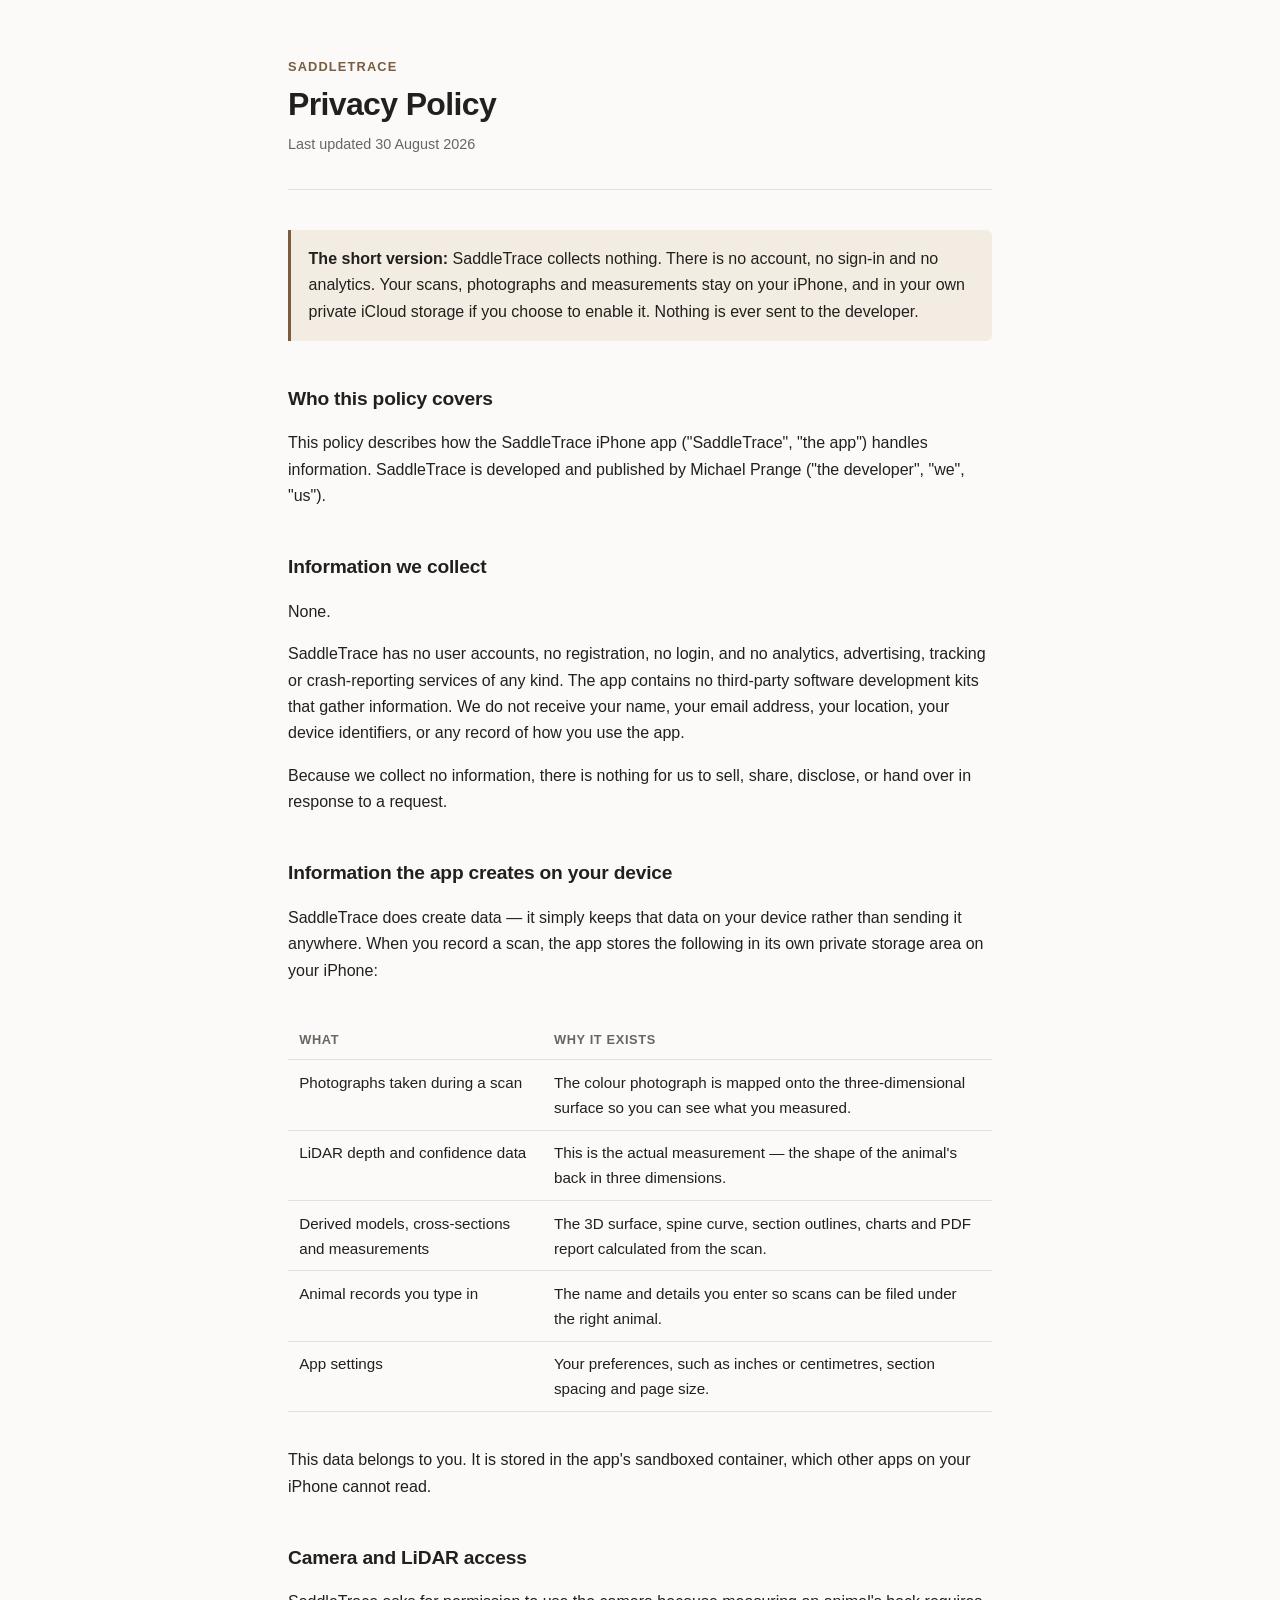
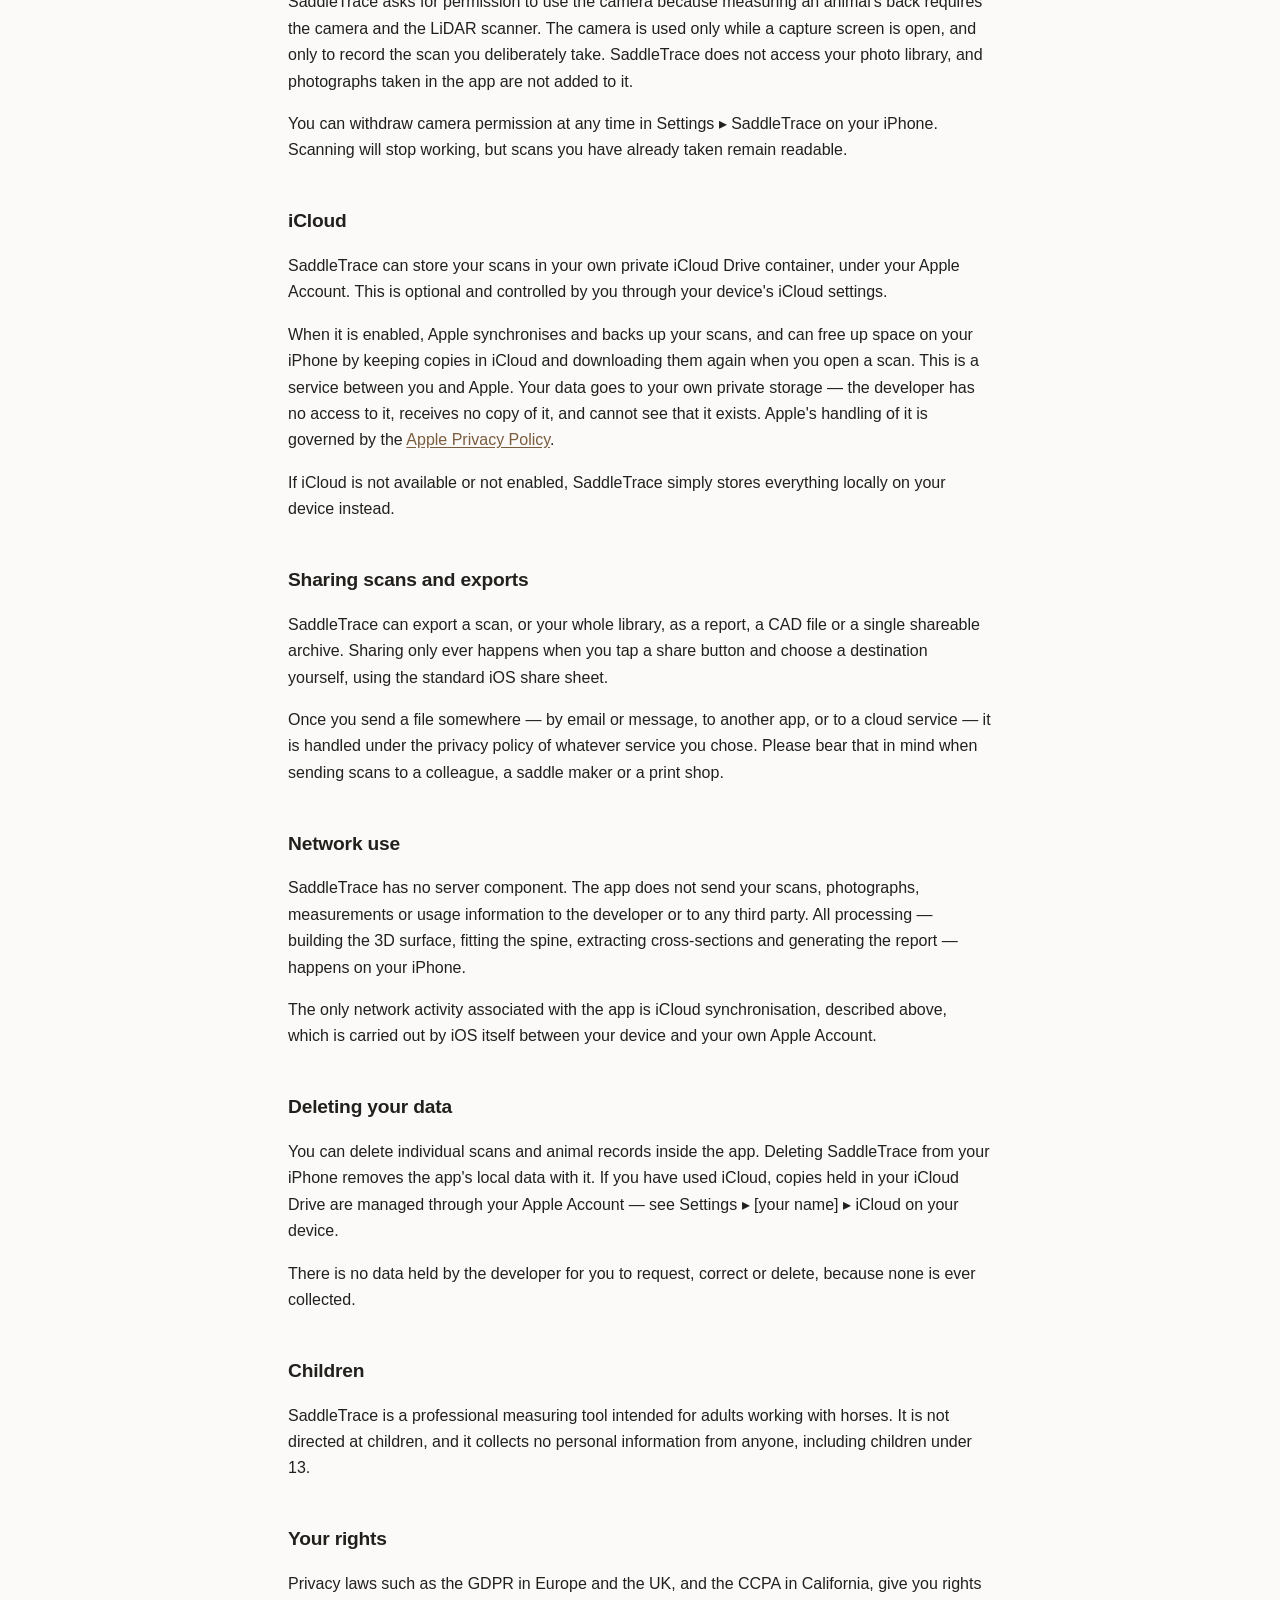
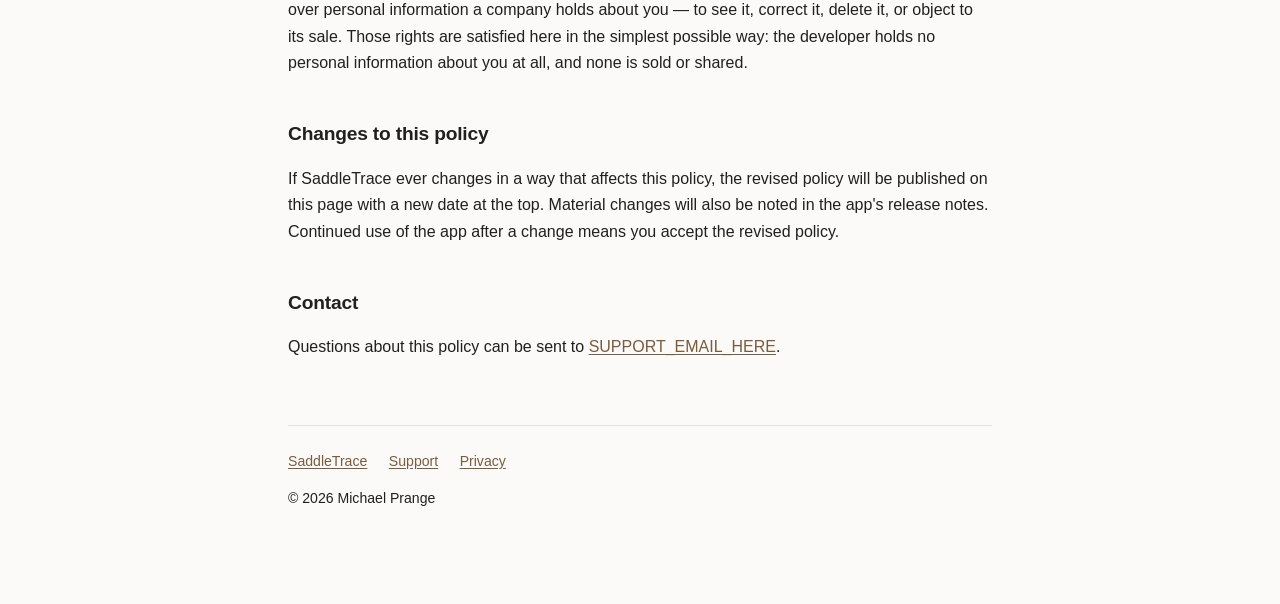
==== docs/privacy.html @ 9d0c9c34 "Moved docs up one directory." ====
<!DOCTYPE html>
<html lang="en">
<head>
<meta charset="utf-8">
<meta name="viewport" content="width=device-width, initial-scale=1">
<title>Privacy Policy — SaddleTrace</title>
<link rel="stylesheet" href="style.css">
</head>
<body>
<div class="wrap">

<header>
    <p class="eyebrow">SaddleTrace</p>
    <h1>Privacy Policy</h1>
    <p class="updated">Last updated 30 August 2026</p>
</header>

<div class="callout">
    <p><strong>The short version:</strong> SaddleTrace collects nothing. There is no account, no sign-in and no analytics. Your scans, photographs and measurements stay on your iPhone, and in your own private iCloud storage if you choose to enable it. Nothing is ever sent to the developer.</p>
</div>

<h2>Who this policy covers</h2>
<p>This policy describes how the SaddleTrace iPhone app ("SaddleTrace", "the app") handles information. SaddleTrace is developed and published by Michael Prange ("the developer", "we", "us").</p>

<h2>Information we collect</h2>
<p>None.</p>
<p>SaddleTrace has no user accounts, no registration, no login, and no analytics, advertising, tracking or crash-reporting services of any kind. The app contains no third-party software development kits that gather information. We do not receive your name, your email address, your location, your device identifiers, or any record of how you use the app.</p>
<p>Because we collect no information, there is nothing for us to sell, share, disclose, or hand over in response to a request.</p>

<h2>Information the app creates on your device</h2>
<p>SaddleTrace does create data — it simply keeps that data on your device rather than sending it anywhere. When you record a scan, the app stores the following in its own private storage area on your iPhone:</p>

<div class="tablewrap">
<table>
<tr><th>What</th><th>Why it exists</th></tr>
<tr><td>Photographs taken during a scan</td><td>The colour photograph is mapped onto the three-dimensional surface so you can see what you measured.</td></tr>
<tr><td>LiDAR depth and confidence data</td><td>This is the actual measurement — the shape of the animal's back in three dimensions.</td></tr>
<tr><td>Derived models, cross-sections and measurements</td><td>The 3D surface, spine curve, section outlines, charts and PDF report calculated from the scan.</td></tr>
<tr><td>Animal records you type in</td><td>The name and details you enter so scans can be filed under the right animal.</td></tr>
<tr><td>App settings</td><td>Your preferences, such as inches or centimetres, section spacing and page size.</td></tr>
</table>
</div>

<p>This data belongs to you. It is stored in the app's sandboxed container, which other apps on your iPhone cannot read.</p>

<h2>Camera and LiDAR access</h2>
<p>SaddleTrace asks for permission to use the camera because measuring an animal's back requires the camera and the LiDAR scanner. The camera is used only while a capture screen is open, and only to record the scan you deliberately take. SaddleTrace does not access your photo library, and photographs taken in the app are not added to it.</p>
<p>You can withdraw camera permission at any time in Settings ▸ SaddleTrace on your iPhone. Scanning will stop working, but scans you have already taken remain readable.</p>

<h2>iCloud</h2>
<p>SaddleTrace can store your scans in your own private iCloud Drive container, under your Apple Account. This is optional and controlled by you through your device's iCloud settings.</p>
<p>When it is enabled, Apple synchronises and backs up your scans, and can free up space on your iPhone by keeping copies in iCloud and downloading them again when you open a scan. This is a service between you and Apple. Your data goes to your own private storage — the developer has no access to it, receives no copy of it, and cannot see that it exists. Apple's handling of it is governed by the <a href="https://www.apple.com/legal/privacy/">Apple Privacy Policy</a>.</p>
<p>If iCloud is not available or not enabled, SaddleTrace simply stores everything locally on your device instead.</p>

<h2>Sharing scans and exports</h2>
<p>SaddleTrace can export a scan, or your whole library, as a report, a CAD file or a single shareable archive. Sharing only ever happens when you tap a share button and choose a destination yourself, using the standard iOS share sheet.</p>
<p>Once you send a file somewhere — by email or message, to another app, or to a cloud service — it is handled under the privacy policy of whatever service you chose. Please bear that in mind when sending scans to a colleague, a saddle maker or a print shop.</p>

<h2>Network use</h2>
<p>SaddleTrace has no server component. The app does not send your scans, photographs, measurements or usage information to the developer or to any third party. All processing — building the 3D surface, fitting the spine, extracting cross-sections and generating the report — happens on your iPhone.</p>
<p>The only network activity associated with the app is iCloud synchronisation, described above, which is carried out by iOS itself between your device and your own Apple Account.</p>

<h2>Deleting your data</h2>
<p>You can delete individual scans and animal records inside the app. Deleting SaddleTrace from your iPhone removes the app's local data with it. If you have used iCloud, copies held in your iCloud Drive are managed through your Apple Account — see Settings ▸ [your name] ▸ iCloud on your device.</p>
<p>There is no data held by the developer for you to request, correct or delete, because none is ever collected.</p>

<h2>Children</h2>
<p>SaddleTrace is a professional measuring tool intended for adults working with horses. It is not directed at children, and it collects no personal information from anyone, including children under 13.</p>

<h2>Your rights</h2>
<p>Privacy laws such as the GDPR in Europe and the UK, and the CCPA in California, give you rights over personal information a company holds about you — to see it, correct it, delete it, or object to its sale. Those rights are satisfied here in the simplest possible way: the developer holds no personal information about you at all, and none is sold or shared.</p>

<h2>Changes to this policy</h2>
<p>If SaddleTrace ever changes in a way that affects this policy, the revised policy will be published on this page with a new date at the top. Material changes will also be noted in the app's release notes. Continued use of the app after a change means you accept the revised policy.</p>

<h2>Contact</h2>
<p>Questions about this policy can be sent to <a href="mailto:SUPPORT_EMAIL_HERE">SUPPORT_EMAIL_HERE</a>.</p>

<footer>
    <a href="index.html">SaddleTrace</a>
    <a href="support.html">Support</a>
    <a href="privacy.html">Privacy</a>
    <p>© 2026 Michael Prange</p>
</footer>

</div>
</body>
</html>
---- docs/style.css ----
:root {
    --bg: #fbfaf8;
    --surface: #ffffff;
    --text: #22201d;
    --muted: #6b6560;
    --rule: #e5e0d8;
    --accent: #7a5c3e;
    --accent-soft: #f3ece3;
}

@media (prefers-color-scheme: dark) {
    :root {
        --bg: #171614;
        --surface: #1f1e1b;
        --text: #ece8e2;
        --muted: #a29b93;
        --rule: #33302b;
        --accent: #c9a67d;
        --accent-soft: #2a251f;
    }
}

* { box-sizing: border-box; }

body {
    margin: 0;
    padding: 0 1.25rem 5rem;
    background: var(--bg);
    color: var(--text);
    font: 16px/1.65 -apple-system, BlinkMacSystemFont, "Segoe UI", Roboto, Helvetica, Arial, sans-serif;
    -webkit-text-size-adjust: 100%;
}

.wrap { max-width: 44rem; margin: 0 auto; }

header {
    padding: 3.5rem 0 2rem;
    border-bottom: 1px solid var(--rule);
    margin-bottom: 2.5rem;
}

.eyebrow {
    font-size: 0.8rem;
    letter-spacing: 0.09em;
    text-transform: uppercase;
    color: var(--accent);
    font-weight: 600;
    margin: 0 0 0.5rem;
}

h1 { font-size: 2rem; line-height: 1.2; margin: 0 0 0.6rem; letter-spacing: -0.02em; }
h2 { font-size: 1.2rem; margin: 2.6rem 0 0.7rem; letter-spacing: -0.01em; }
h3 { font-size: 1rem; margin: 1.8rem 0 0.4rem; }

.updated { color: var(--muted); font-size: 0.9rem; margin: 0; }

p, li { color: var(--text); }
ul { padding-left: 1.15rem; }
li { margin: 0.4rem 0; }

a { color: var(--accent); text-underline-offset: 2px; }

.callout {
    background: var(--accent-soft);
    border-left: 3px solid var(--accent);
    padding: 1rem 1.1rem;
    border-radius: 0 6px 6px 0;
    margin: 1.6rem 0;
}
.callout p { margin: 0; }

.card {
    background: var(--surface);
    border: 1px solid var(--rule);
    border-radius: 10px;
    padding: 1.1rem 1.25rem;
    margin: 1rem 0;
}
.card h3 { margin-top: 0; }
.card p:last-child { margin-bottom: 0; }

table { border-collapse: collapse; width: 100%; margin: 1.2rem 0; font-size: 0.95rem; }
th, td { text-align: left; padding: 0.6rem 0.7rem; border-bottom: 1px solid var(--rule); vertical-align: top; }
th { font-weight: 600; color: var(--muted); font-size: 0.8rem; text-transform: uppercase; letter-spacing: 0.05em; }
.tablewrap { overflow-x: auto; }

footer {
    margin-top: 4rem;
    padding-top: 1.5rem;
    border-top: 1px solid var(--rule);
    color: var(--muted);
    font-size: 0.88rem;
}
footer a { margin-right: 1.1rem; }
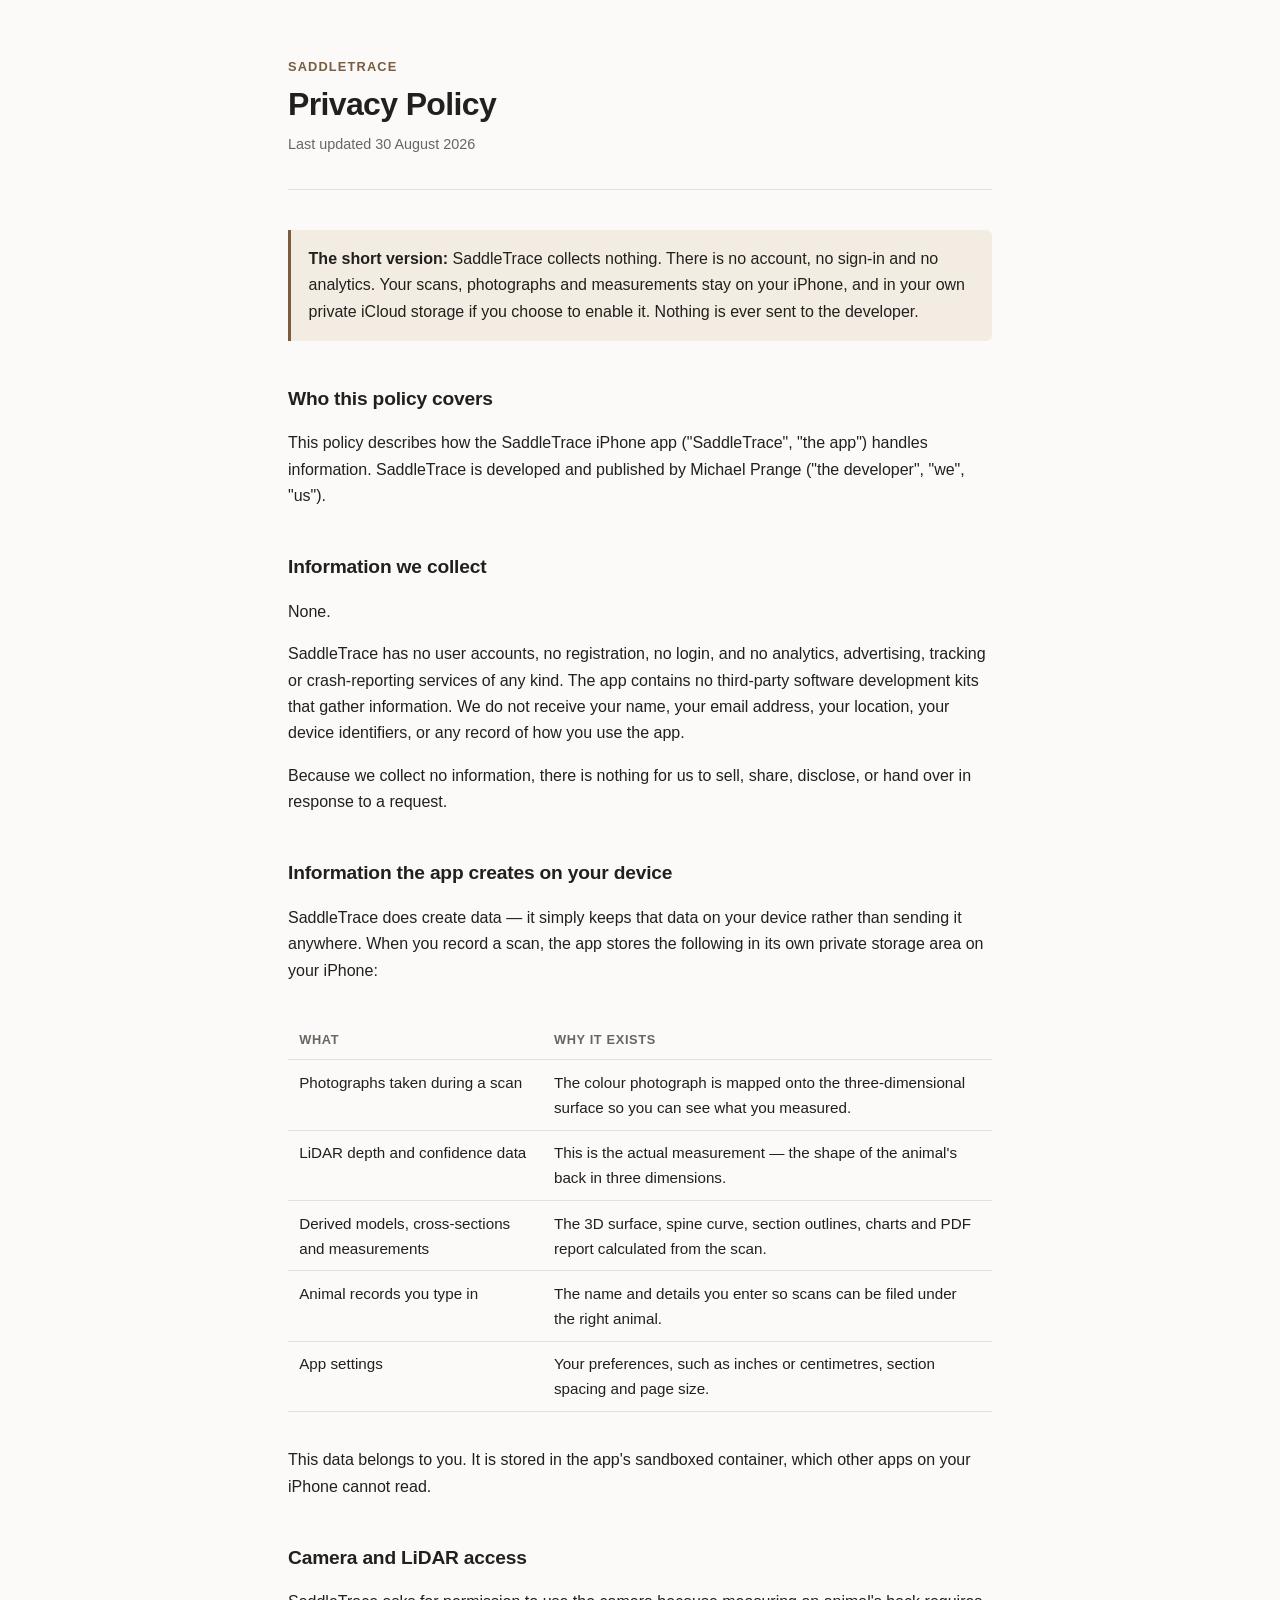
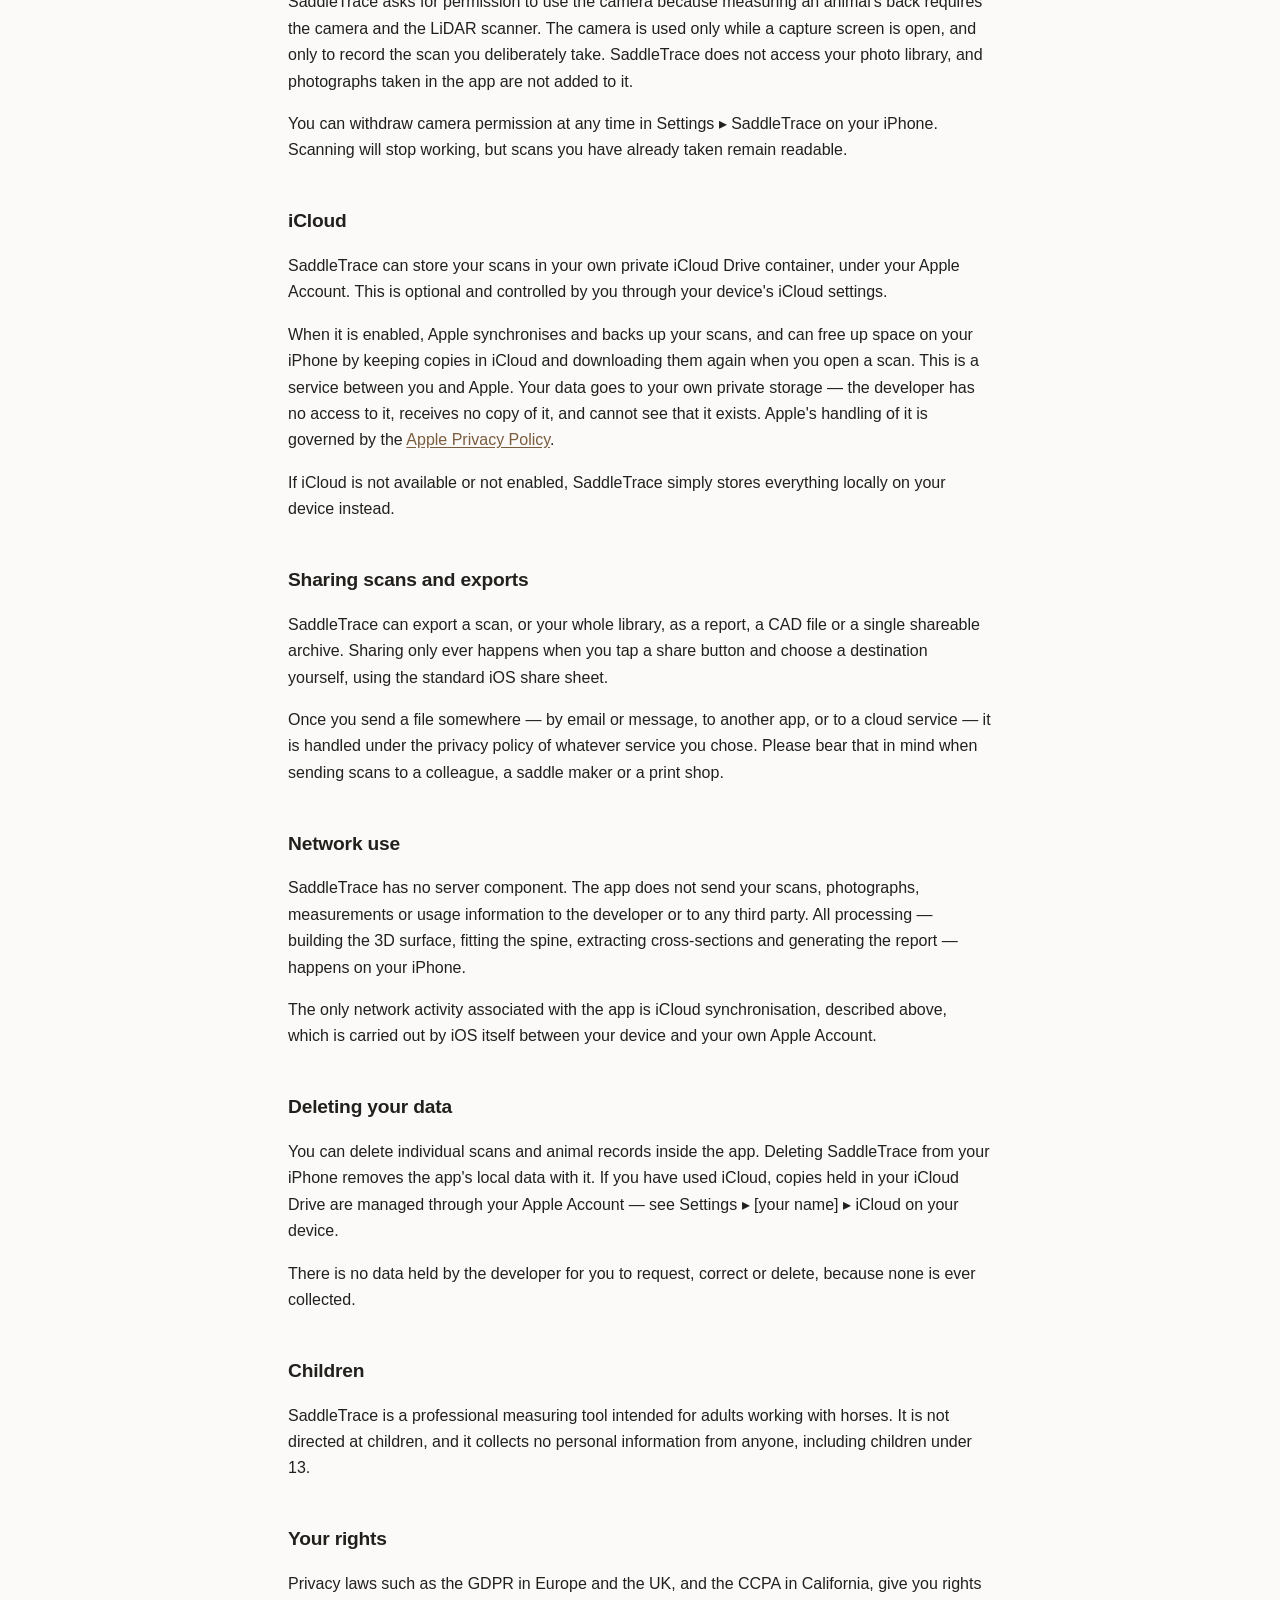
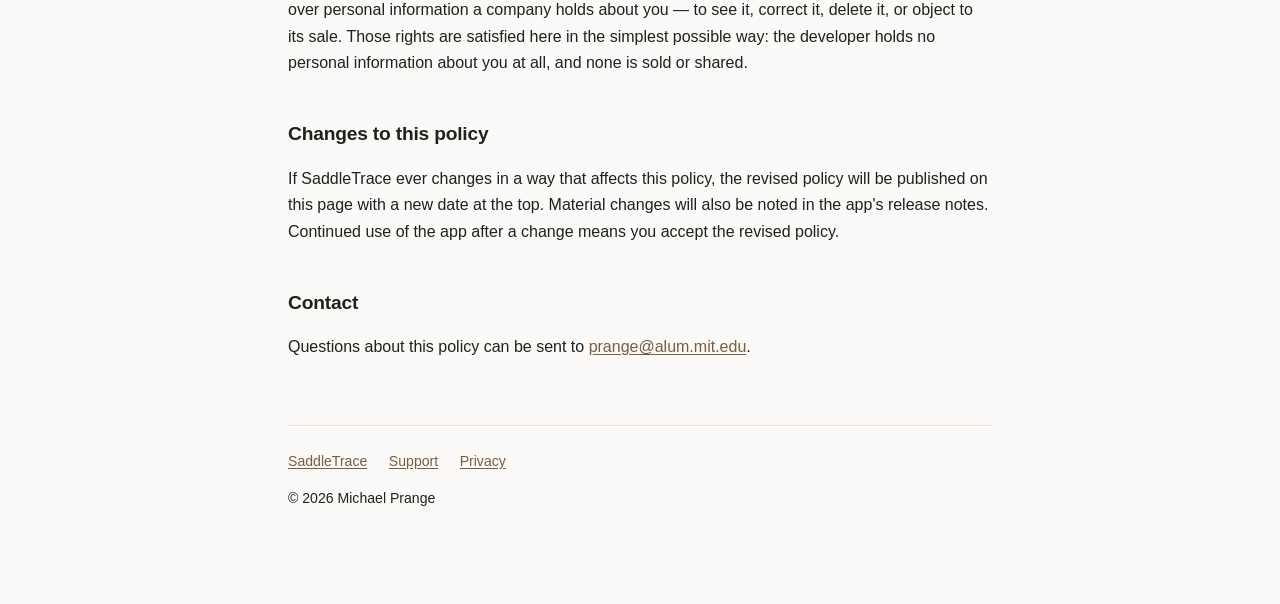
==== commit 86770aaf: "Added my email address to the support documents." ====
--- a/docs/privacy.html
+++ b/docs/privacy.html
@@ -74,7 +74,7 @@
 <p>If SaddleTrace ever changes in a way that affects this policy, the revised policy will be published on this page with a new date at the top. Material changes will also be noted in the app's release notes. Continued use of the app after a change means you accept the revised policy.</p>
 
 <h2>Contact</h2>
-<p>Questions about this policy can be sent to <a href="mailto:SUPPORT_EMAIL_HERE">SUPPORT_EMAIL_HERE</a>.</p>
+<p>Questions about this policy can be sent to <a href="mailto:prange@alum.mit.edu">prange@alum.mit.edu</a>.</p>
 
 <footer>
     <a href="index.html">SaddleTrace</a>
